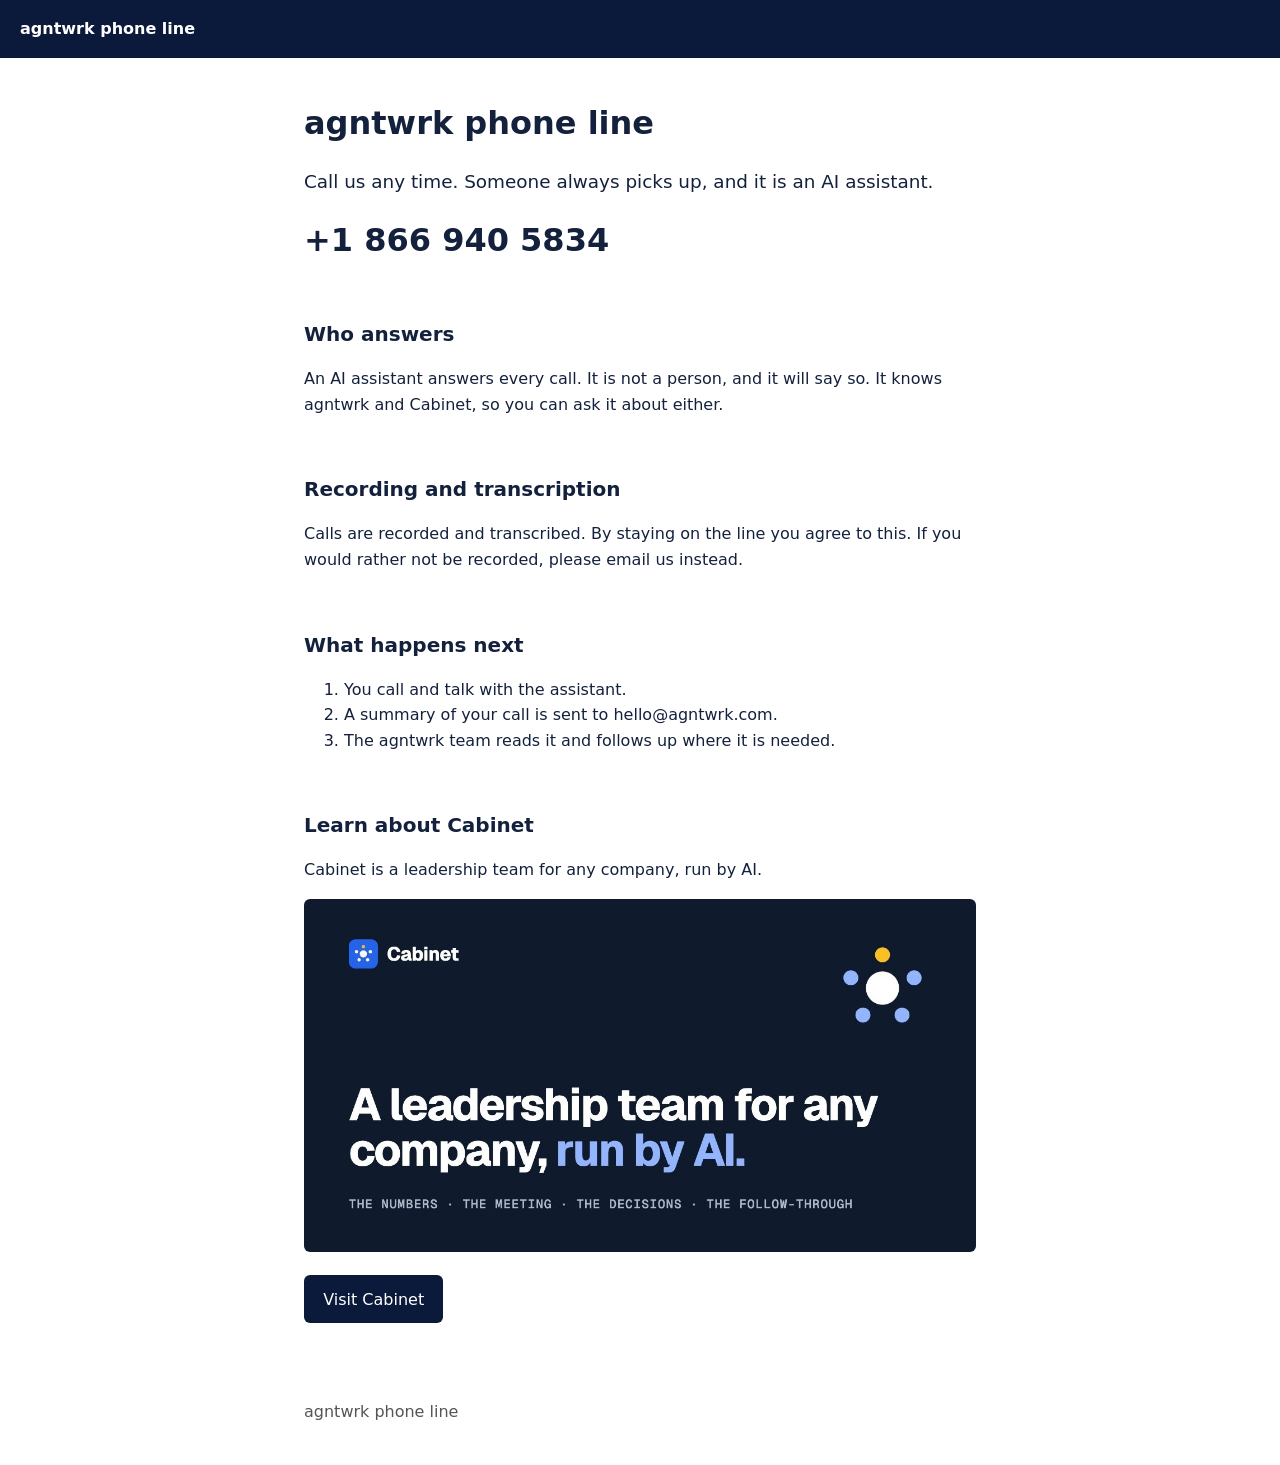
==== index.html @ e335fbea "Site change 1: head, forms, and the files Cabinet writes" ====
<!doctype html>
<html lang="en">
<head>
<meta charset="utf-8">
<meta name="viewport" content="width=device-width, initial-scale=1">
<title>agntwrk phone line: call +1 866 940 5834</title>
<meta name="description" content="Call agntwrk on +1 866 940 5834. An AI assistant answers every call, calls are recorded and transcribed, and a summary goes to the team.">
<link rel="stylesheet" href="assets/site.css">
<!-- cabinet:head -->
<link rel="canonical" href="https://agntwrk.github.io/phone-line-site/">
<meta property="og:type" content="website">
<meta property="og:title" content="agntwrk phone line: call +1 866 940 5834">
<meta property="og:description" content="Call agntwrk on +1 866 940 5834. An AI assistant answers every call, calls are recorded and transcribed, and a summary goes to the team.">
<meta property="og:url" content="https://agntwrk.github.io/phone-line-site/">
<meta property="og:site_name" content="agntwrk phone line">
<meta property="og:image" content="https://agntwrk.github.io/phone-line-site/assets/img/media-303u6slry-a5.jpg">
<meta http-equiv="Content-Security-Policy" content="default-src 'self'; script-src 'self'; style-src 'self' https://fonts.googleapis.com https://fonts.gstatic.com; font-src 'self' https://fonts.googleapis.com https://fonts.gstatic.com; img-src 'self' data:; frame-src https://www.youtube-nocookie.com https://www.google.com/maps/embed; connect-src 'self' https://cabinet.agntwrk.com; form-action https://cabinet.agntwrk.com; base-uri 'none'; object-src 'none'">
<!-- /cabinet:head -->
</head>
<body>
<header class="top">
<p class="brand">agntwrk phone line</p>
</header>
<main>
<section class="hero">
<h1>agntwrk phone line</h1>
<p class="lead">Call us any time. Someone always picks up, and it is an AI assistant.</p>
<p class="number">+1 866 940 5834</p>
</section>
<section>
<h2>Who answers</h2>
<p>An AI assistant answers every call. It is not a person, and it will say so. It knows agntwrk and Cabinet, so you can ask it about either.</p>
</section>
<section>
<h2>Recording and transcription</h2>
<p>Calls are recorded and transcribed. By staying on the line you agree to this. If you would rather not be recorded, please email us instead.</p>
</section>
<section>
<h2>What happens next</h2>
<ol>
<li>You call and talk with the assistant.</li>
<li>A summary of your call is sent to hello@agntwrk.com.</li>
<li>The agntwrk team reads it and follows up where it is needed.</li>
</ol>
</section>
<section>
<h2>Learn about Cabinet</h2>
<p>Cabinet is a leadership team for any company, run by AI.</p>
<img src="assets/img/media-303u6slry-a5.jpg" alt="Cabinet logo on a dark navy background with the headline: A leadership team for any company, run by AI." width="1200" height="630">
<p><a class="button" href="https://cabinet.agntwrk.com">Visit Cabinet</a></p>
</section>
</main>
<footer>
<p>agntwrk phone line</p>
</footer>
</body>
</html>
---- assets/site.css ----
body{margin:0;font-family:system-ui,-apple-system,Segoe UI,sans-serif;line-height:1.6;color:#14213d;background:#fff}
.top{padding:1rem 1.25rem;background:#0b1a3a}
.brand{margin:0;color:#fff;font-weight:600}
main{max-width:42rem;margin:0 auto;padding:0 1.25rem}
section{padding:1.25rem 0}
.hero{padding:2.5rem 0 1.5rem}
h1{font-size:2rem;margin:0 0 .5rem}
h2{font-size:1.25rem;margin:0 0 .5rem}
.lead{font-size:1.15rem}
.number{font-size:2rem;font-weight:700;margin:.5rem 0}
img{max-width:100%;height:auto;border-radius:6px}
.button{display:inline-block;padding:.7rem 1.2rem;background:#0b1a3a;color:#fff;text-decoration:none;border-radius:6px}
.button:hover{background:#1d3470}
footer{max-width:42rem;margin:0 auto;padding:1.5rem 1.25rem;color:#555}
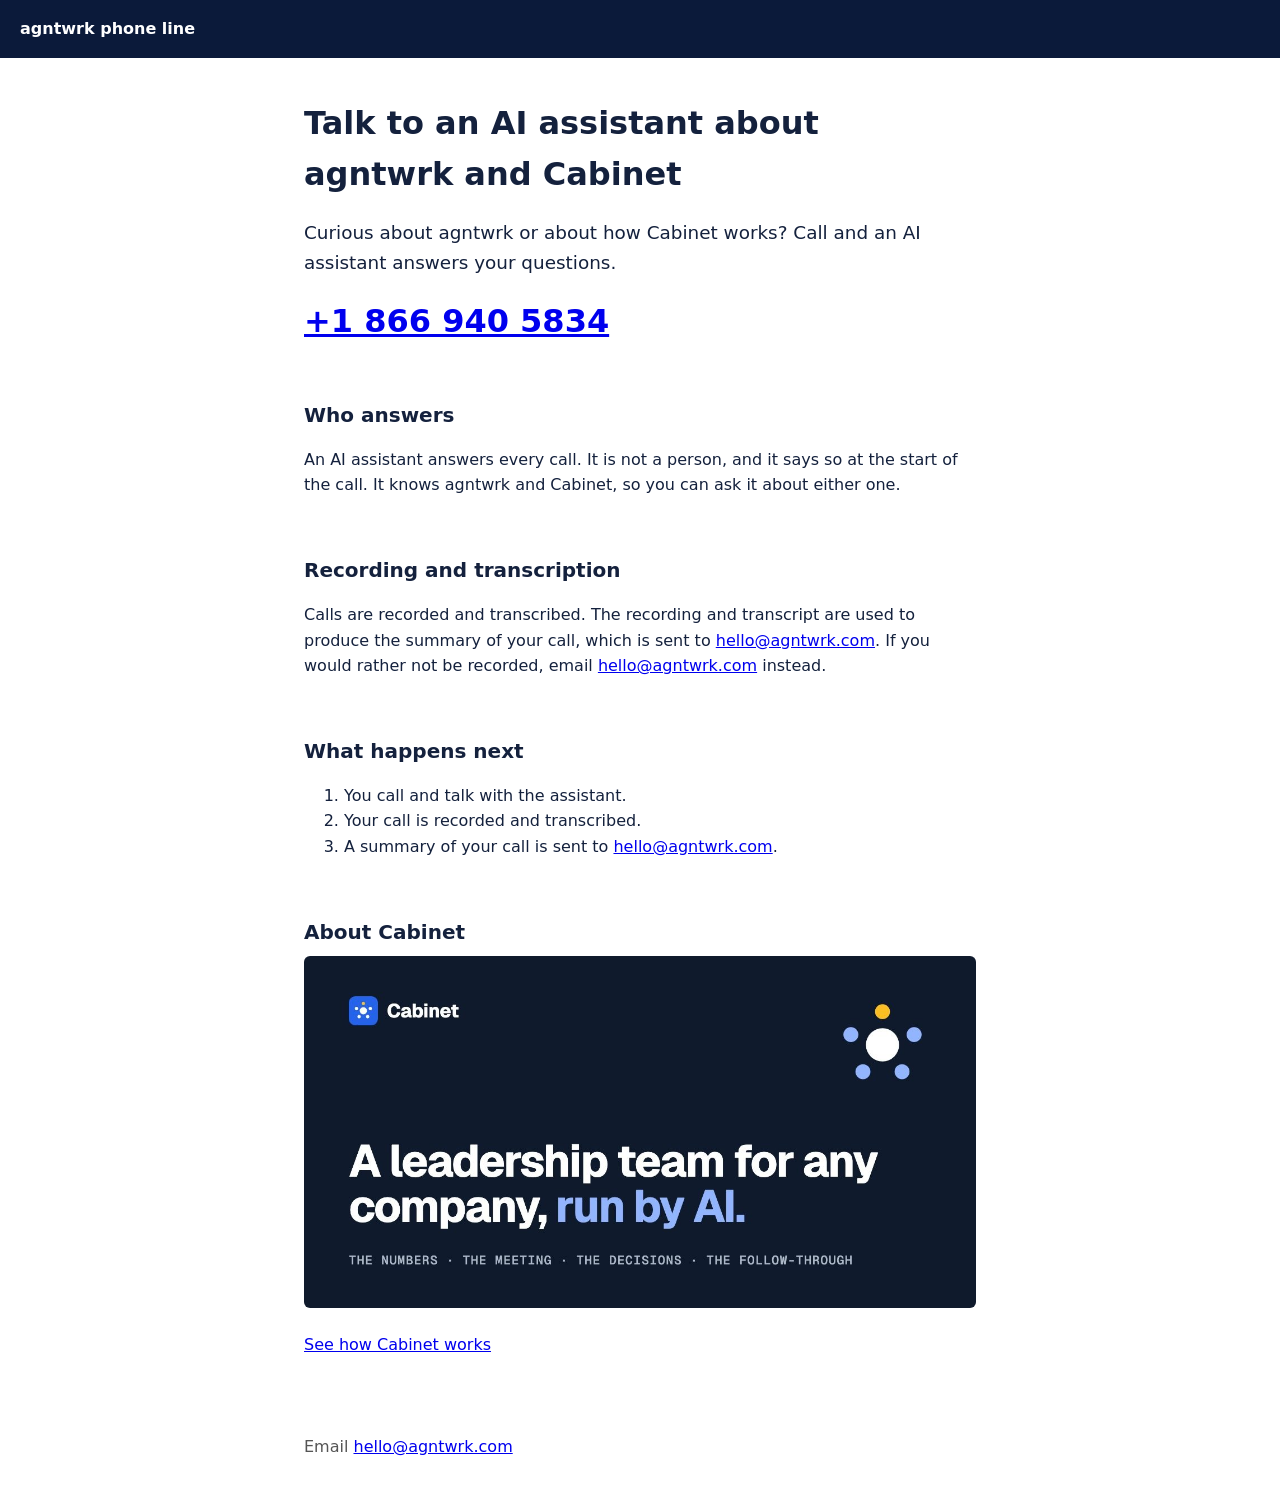
==== commit 12f3d0e0: "Site change 1: Reworked the page to fix the review notes: tappable number and email, no promise" ====
--- a/index.html
+++ b/index.html
@@ -4,18 +4,8 @@
 <meta charset="utf-8">
 <meta name="viewport" content="width=device-width, initial-scale=1">
 <title>agntwrk phone line: call +1 866 940 5834</title>
-<meta name="description" content="Call agntwrk on +1 866 940 5834. An AI assistant answers every call, calls are recorded and transcribed, and a summary goes to the team.">
+<meta name="description" content="Call agntwrk on +1 866 940 5834. An AI assistant answers, calls are recorded and transcribed, and a summary goes to the team.">
 <link rel="stylesheet" href="assets/site.css">
-<!-- cabinet:head -->
-<link rel="canonical" href="https://agntwrk.github.io/phone-line-site/">
-<meta property="og:type" content="website">
-<meta property="og:title" content="agntwrk phone line: call +1 866 940 5834">
-<meta property="og:description" content="Call agntwrk on +1 866 940 5834. An AI assistant answers every call, calls are recorded and transcribed, and a summary goes to the team.">
-<meta property="og:url" content="https://agntwrk.github.io/phone-line-site/">
-<meta property="og:site_name" content="agntwrk phone line">
-<meta property="og:image" content="https://agntwrk.github.io/phone-line-site/assets/img/media-303u6slry-a5.jpg">
-<meta http-equiv="Content-Security-Policy" content="default-src 'self'; script-src 'self'; style-src 'self' https://fonts.googleapis.com https://fonts.gstatic.com; font-src 'self' https://fonts.googleapis.com https://fonts.gstatic.com; img-src 'self' data:; frame-src https://www.youtube-nocookie.com https://www.google.com/maps/embed; connect-src 'self' https://cabinet.agntwrk.com; form-action https://cabinet.agntwrk.com; base-uri 'none'; object-src 'none'">
-<!-- /cabinet:head -->
 </head>
 <body>
 <header class="top">
@@ -23,35 +13,34 @@
 </header>
 <main>
 <section class="hero">
-<h1>agntwrk phone line</h1>
-<p class="lead">Call us any time. Someone always picks up, and it is an AI assistant.</p>
-<p class="number">+1 866 940 5834</p>
+<h1>Talk to an AI assistant about agntwrk and Cabinet</h1>
+<p class="lead">Curious about agntwrk or about how Cabinet works? Call and an AI assistant answers your questions.</p>
+<p class="number"><a href="tel:+18669405834">+1 866 940 5834</a></p>
 </section>
 <section>
 <h2>Who answers</h2>
-<p>An AI assistant answers every call. It is not a person, and it will say so. It knows agntwrk and Cabinet, so you can ask it about either.</p>
+<p>An AI assistant answers every call. It is not a person, and it says so at the start of the call. It knows agntwrk and Cabinet, so you can ask it about either one.</p>
 </section>
 <section>
 <h2>Recording and transcription</h2>
-<p>Calls are recorded and transcribed. By staying on the line you agree to this. If you would rather not be recorded, please email us instead.</p>
+<p>Calls are recorded and transcribed. The recording and transcript are used to produce the summary of your call, which is sent to <a href="mailto:hello@agntwrk.com">hello@agntwrk.com</a>. If you would rather not be recorded, email <a href="mailto:hello@agntwrk.com">hello@agntwrk.com</a> instead.</p>
 </section>
 <section>
 <h2>What happens next</h2>
 <ol>
 <li>You call and talk with the assistant.</li>
-<li>A summary of your call is sent to hello@agntwrk.com.</li>
-<li>The agntwrk team reads it and follows up where it is needed.</li>
+<li>Your call is recorded and transcribed.</li>
+<li>A summary of your call is sent to <a href="mailto:hello@agntwrk.com">hello@agntwrk.com</a>.</li>
 </ol>
 </section>
 <section>
-<h2>Learn about Cabinet</h2>
-<p>Cabinet is a leadership team for any company, run by AI.</p>
-<img src="assets/img/media-303u6slry-a5.jpg" alt="Cabinet logo on a dark navy background with the headline: A leadership team for any company, run by AI." width="1200" height="630">
-<p><a class="button" href="https://cabinet.agntwrk.com">Visit Cabinet</a></p>
+<h2>About Cabinet</h2>
+<img src="assets/img/media-303u6slry-a5.jpg" alt="Cabinet: a leadership team for any company, run by AI" width="1200" height="630">
+<p><a href="https://cabinet.agntwrk.com">See how Cabinet works</a></p>
 </section>
 </main>
 <footer>
-<p>agntwrk phone line</p>
+<p>Email <a href="mailto:hello@agntwrk.com">hello@agntwrk.com</a></p>
 </footer>
 </body>
 </html>
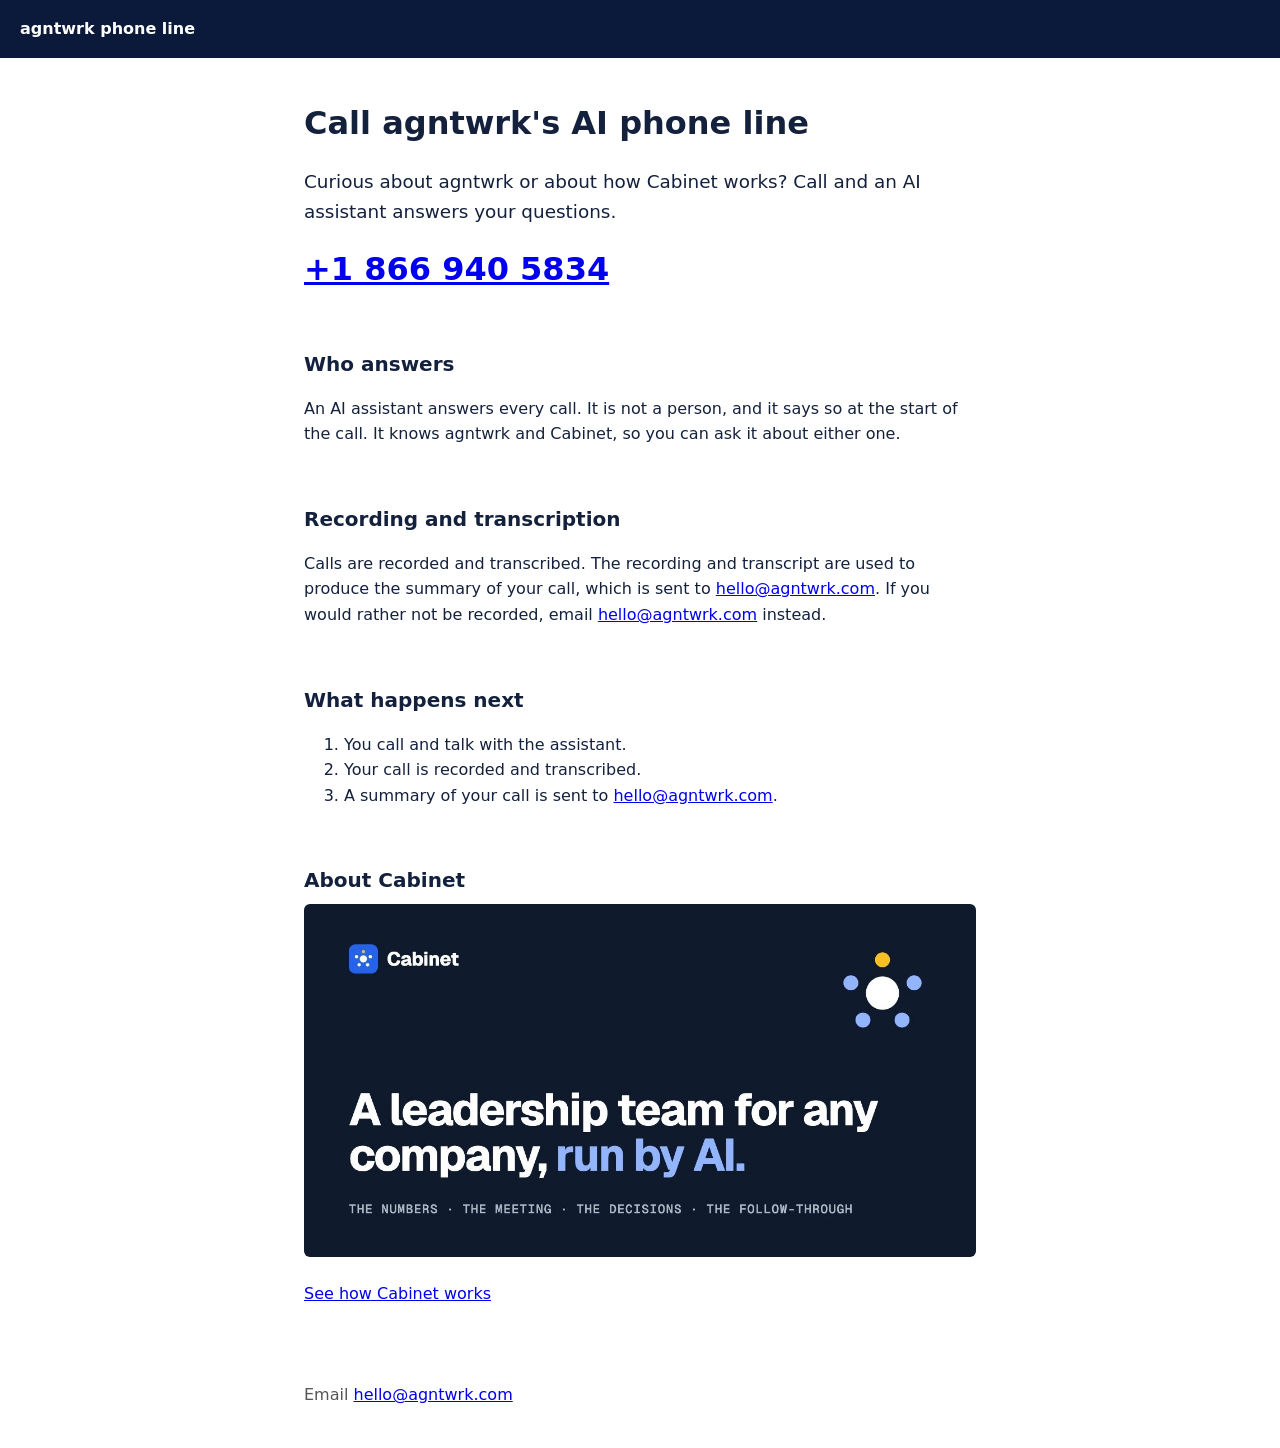
==== commit 2fd9f400: "Site change 2: The home page headline now reads "Call agntwrk's AI phone line". Nothing else…" ====
--- a/index.html
+++ b/index.html
@@ -13,7 +13,7 @@
 </header>
 <main>
 <section class="hero">
-<h1>Talk to an AI assistant about agntwrk and Cabinet</h1>
+<h1>Call agntwrk's AI phone line</h1>
 <p class="lead">Curious about agntwrk or about how Cabinet works? Call and an AI assistant answers your questions.</p>
 <p class="number"><a href="tel:+18669405834">+1 866 940 5834</a></p>
 </section>
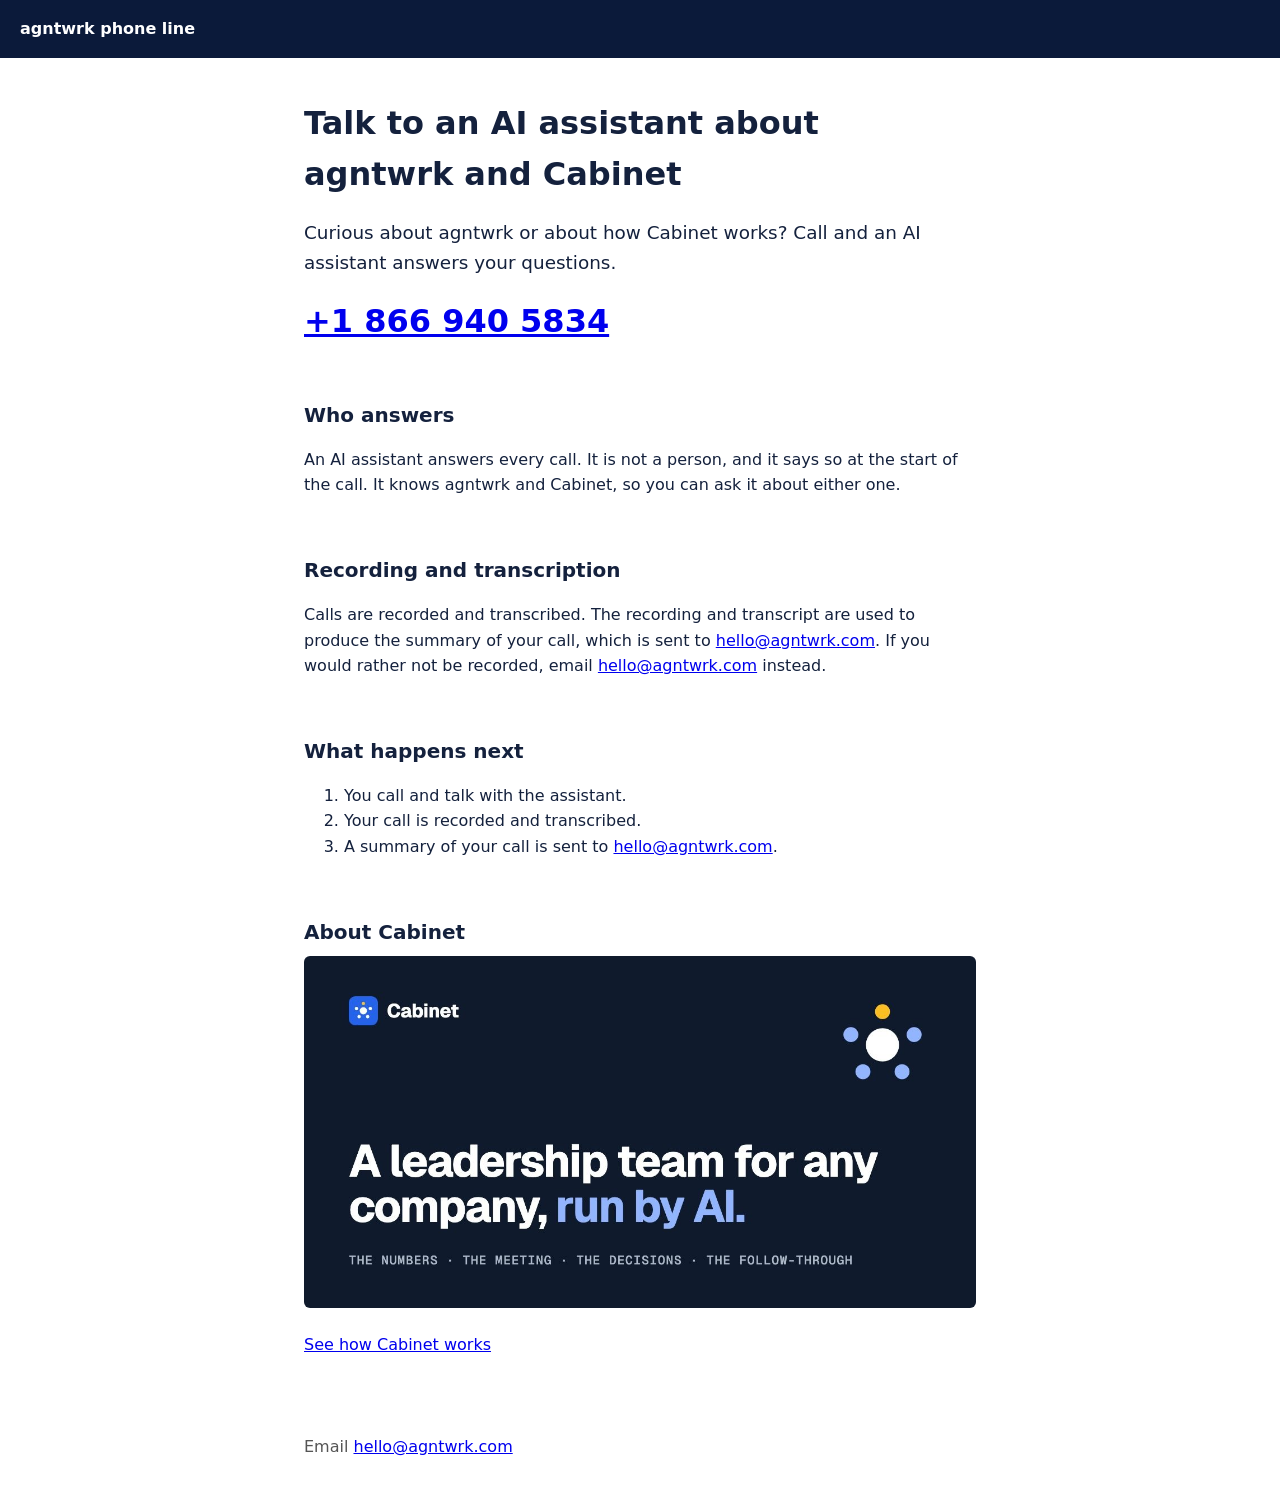
==== commit d9c7f85e: "Revert Undo site change 2 (d4a2af2) The inverse of d4a2af2d77dfb4d7142c7f6e42c6959259839100, made wi" ====
--- a/index.html
+++ b/index.html
@@ -6,6 +6,16 @@
 <title>agntwrk phone line: call +1 866 940 5834</title>
 <meta name="description" content="Call agntwrk on +1 866 940 5834. An AI assistant answers, calls are recorded and transcribed, and a summary goes to the team.">
 <link rel="stylesheet" href="assets/site.css">
+<!-- cabinet:head -->
+<link rel="canonical" href="https://agntwrk.github.io/phone-line-site/">
+<meta property="og:type" content="website">
+<meta property="og:title" content="agntwrk phone line: call +1 866 940 5834">
+<meta property="og:description" content="Call agntwrk on +1 866 940 5834. An AI assistant answers, calls are recorded and transcribed, and a summary goes to the team.">
+<meta property="og:url" content="https://agntwrk.github.io/phone-line-site/">
+<meta property="og:site_name" content="agntwrk phone line">
+<meta property="og:image" content="https://agntwrk.github.io/phone-line-site/assets/img/media-303u6slry-a5.jpg">
+<meta http-equiv="Content-Security-Policy" content="default-src 'self'; script-src 'self'; style-src 'self' https://fonts.googleapis.com https://fonts.gstatic.com; font-src 'self' https://fonts.googleapis.com https://fonts.gstatic.com; img-src 'self' data:; frame-src https://www.youtube-nocookie.com https://www.google.com/maps/embed; connect-src 'self' https://cabinet.agntwrk.com; form-action https://cabinet.agntwrk.com; base-uri 'none'; object-src 'none'">
+<!-- /cabinet:head -->
 </head>
 <body>
 <header class="top">
@@ -13,7 +23,7 @@
 </header>
 <main>
 <section class="hero">
-<h1>Call agntwrk's AI phone line</h1>
+<h1>Talk to an AI assistant about agntwrk and Cabinet</h1>
 <p class="lead">Curious about agntwrk or about how Cabinet works? Call and an AI assistant answers your questions.</p>
 <p class="number"><a href="tel:+18669405834">+1 866 940 5834</a></p>
 </section>
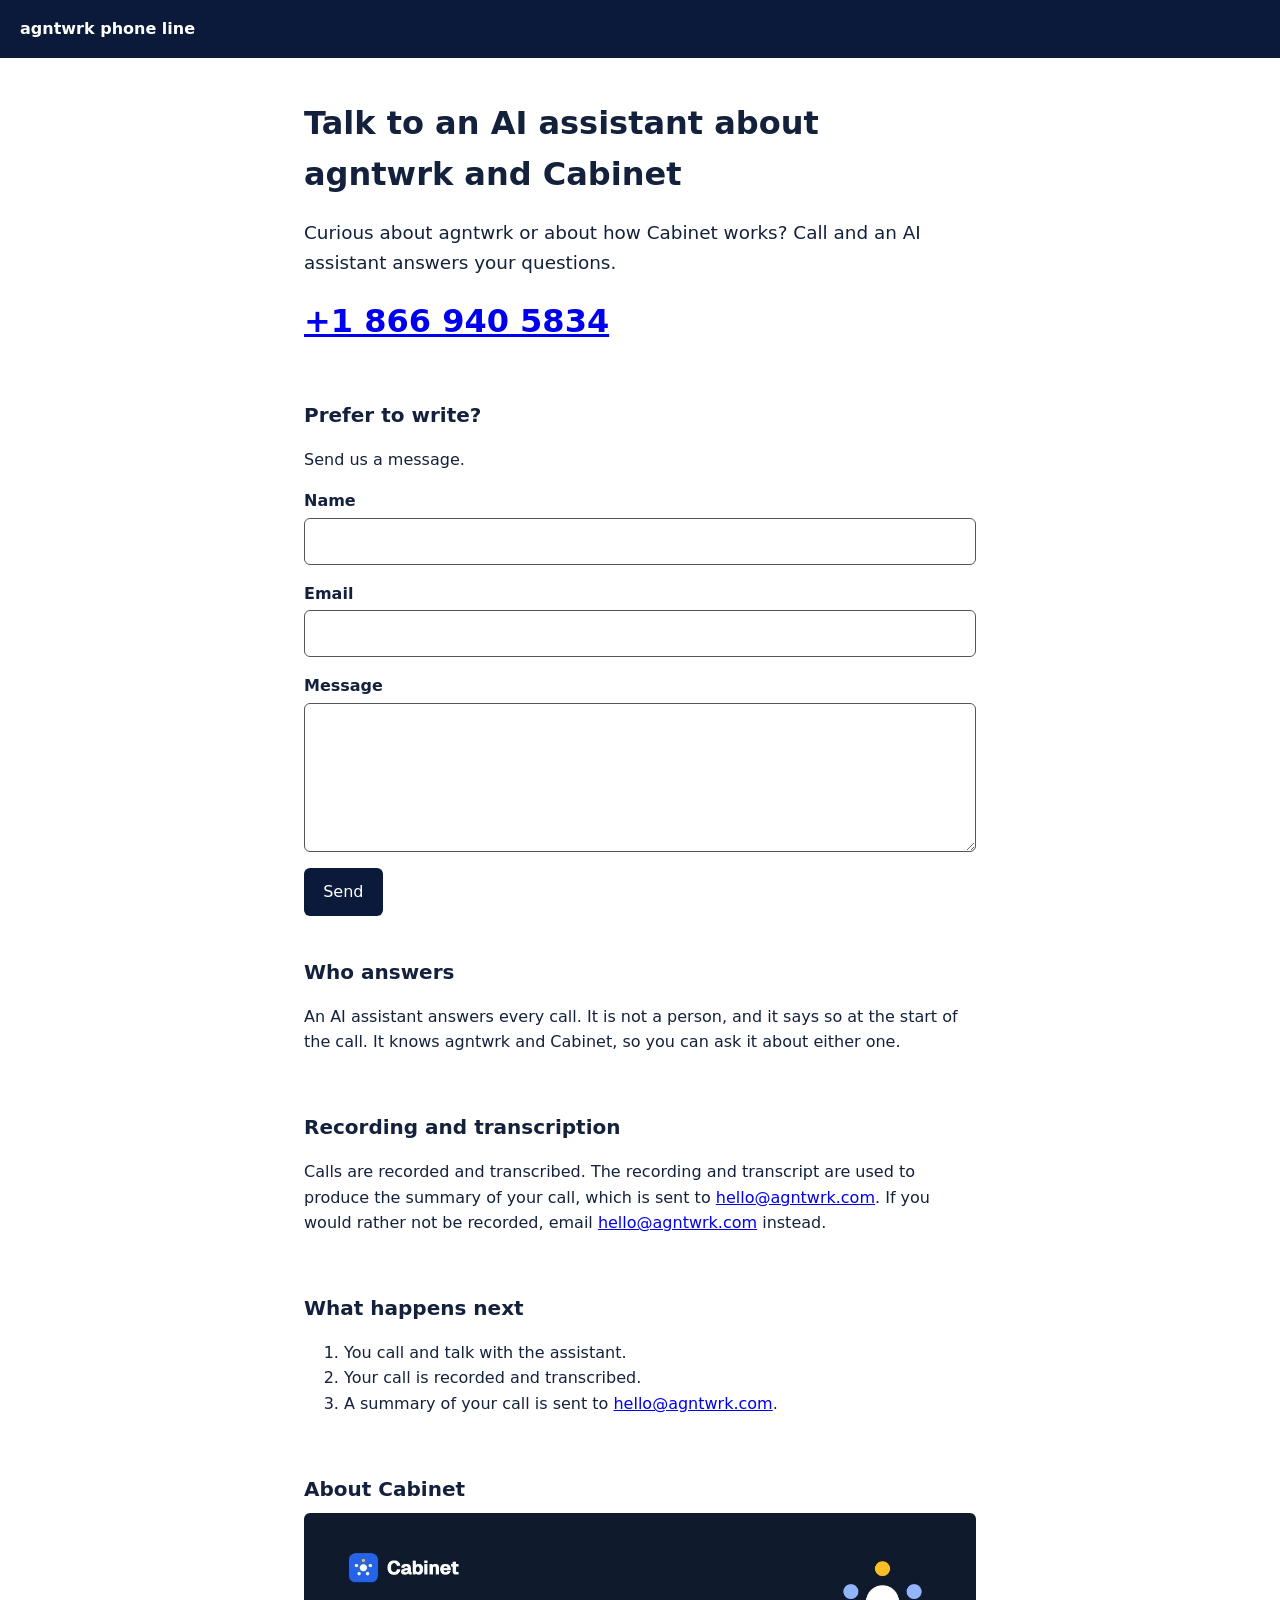
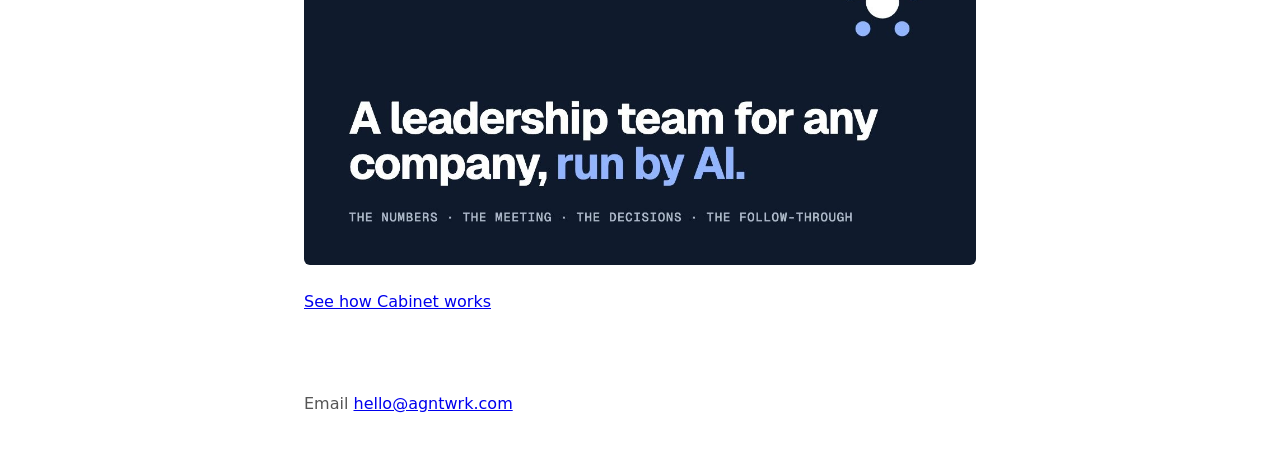
==== commit 72f30700: "Site change 4: Added a short contact form (name, email, message, Send button) to the home…" ====
--- a/index.html
+++ b/index.html
@@ -6,16 +6,6 @@
 <title>agntwrk phone line: call +1 866 940 5834</title>
 <meta name="description" content="Call agntwrk on +1 866 940 5834. An AI assistant answers, calls are recorded and transcribed, and a summary goes to the team.">
 <link rel="stylesheet" href="assets/site.css">
-<!-- cabinet:head -->
-<link rel="canonical" href="https://agntwrk.github.io/phone-line-site/">
-<meta property="og:type" content="website">
-<meta property="og:title" content="agntwrk phone line: call +1 866 940 5834">
-<meta property="og:description" content="Call agntwrk on +1 866 940 5834. An AI assistant answers, calls are recorded and transcribed, and a summary goes to the team.">
-<meta property="og:url" content="https://agntwrk.github.io/phone-line-site/">
-<meta property="og:site_name" content="agntwrk phone line">
-<meta property="og:image" content="https://agntwrk.github.io/phone-line-site/assets/img/media-303u6slry-a5.jpg">
-<meta http-equiv="Content-Security-Policy" content="default-src 'self'; script-src 'self'; style-src 'self' https://fonts.googleapis.com https://fonts.gstatic.com; font-src 'self' https://fonts.googleapis.com https://fonts.gstatic.com; img-src 'self' data:; frame-src https://www.youtube-nocookie.com https://www.google.com/maps/embed; connect-src 'self' https://cabinet.agntwrk.com; form-action https://cabinet.agntwrk.com; base-uri 'none'; object-src 'none'">
-<!-- /cabinet:head -->
 </head>
 <body>
 <header class="top">
@@ -26,6 +16,16 @@
 <h1>Talk to an AI assistant about agntwrk and Cabinet</h1>
 <p class="lead">Curious about agntwrk or about how Cabinet works? Call and an AI assistant answers your questions.</p>
 <p class="number"><a href="tel:+18669405834">+1 866 940 5834</a></p>
+</section>
+<section>
+<h2>Prefer to write?</h2>
+<p>Send us a message.</p>
+<form data-cabinet-form="contact">
+<p class="field"><label for="name">Name</label><input type="text" id="name" name="name" required></p>
+<p class="field"><label for="email">Email</label><input type="email" id="email" name="email" required></p>
+<p class="field"><label for="message">Message</label><textarea id="message" name="message" rows="5" required></textarea></p>
+<button type="submit" class="button">Send</button>
+</form>
 </section>
 <section>
 <h2>Who answers</h2>
--- a/assets/site.css
+++ b/assets/site.css
@@ -11,4 +11,9 @@
 img{max-width:100%;height:auto;border-radius:6px}
 .button{display:inline-block;padding:.7rem 1.2rem;background:#0b1a3a;color:#fff;text-decoration:none;border-radius:6px}
 .button:hover{background:#1d3470}
+button.button{border:0;font:inherit;cursor:pointer}
+.field{margin:0 0 1rem}
+.field label{display:block;font-weight:600;margin-bottom:.25rem}
+.field input,.field textarea{display:block;width:100%;box-sizing:border-box;padding:.6rem .7rem;font:inherit;color:#14213d;background:#fff;border:1px solid #555;border-radius:6px}
+.field input:focus,.field textarea:focus{outline:2px solid #1d3470;outline-offset:1px}
 footer{max-width:42rem;margin:0 auto;padding:1.5rem 1.25rem;color:#555}
